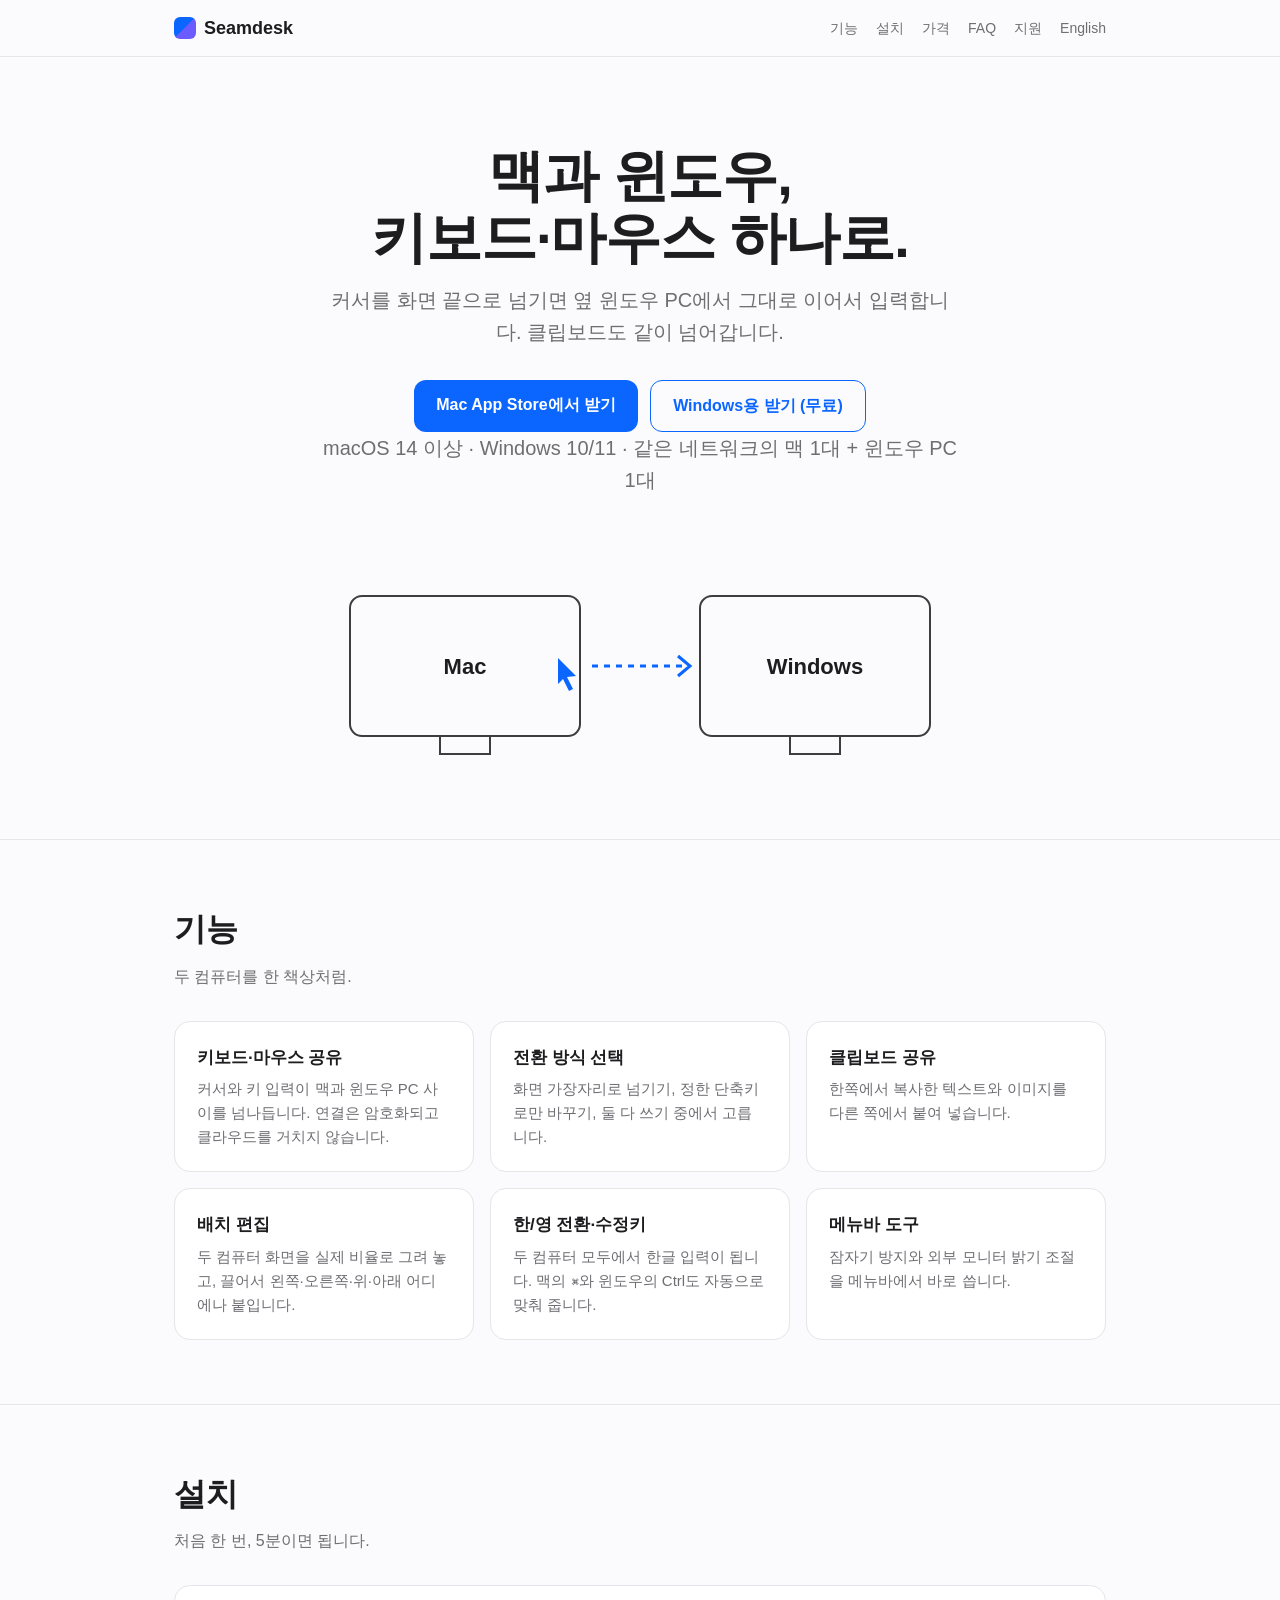
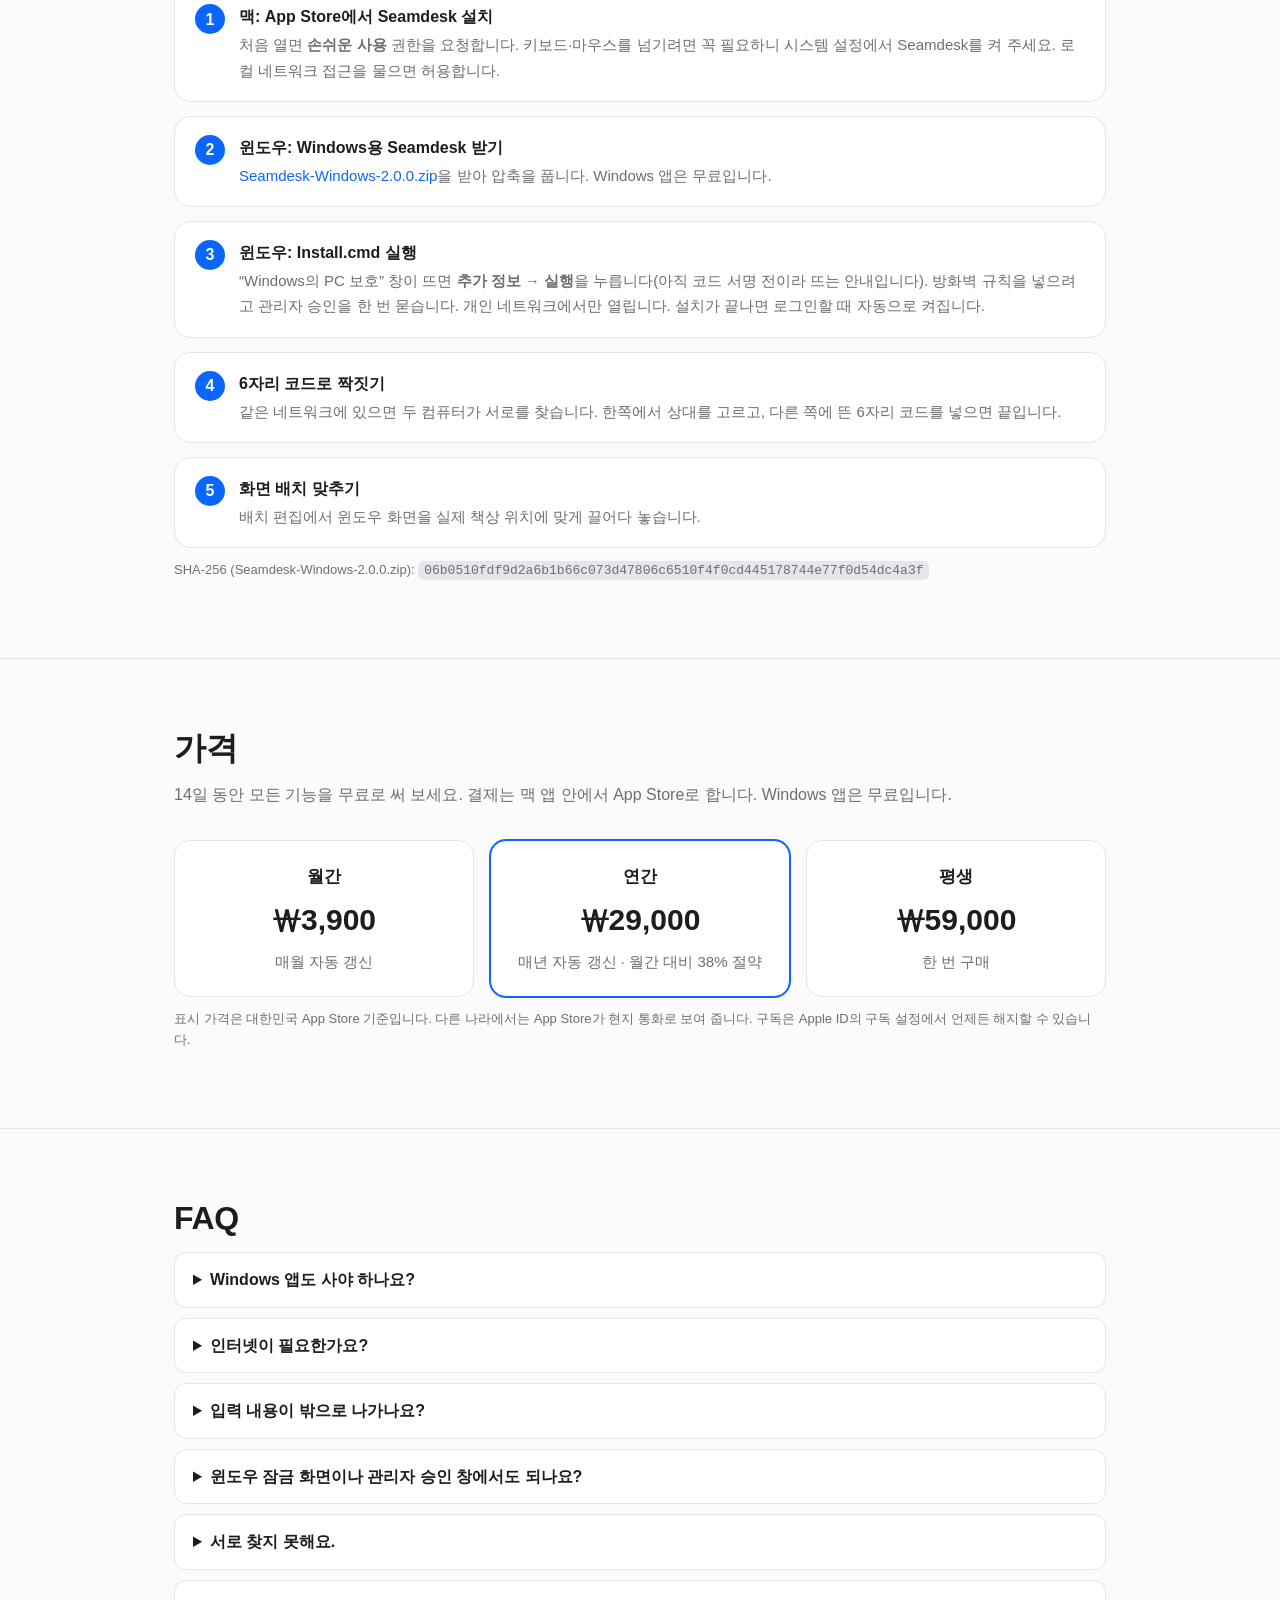
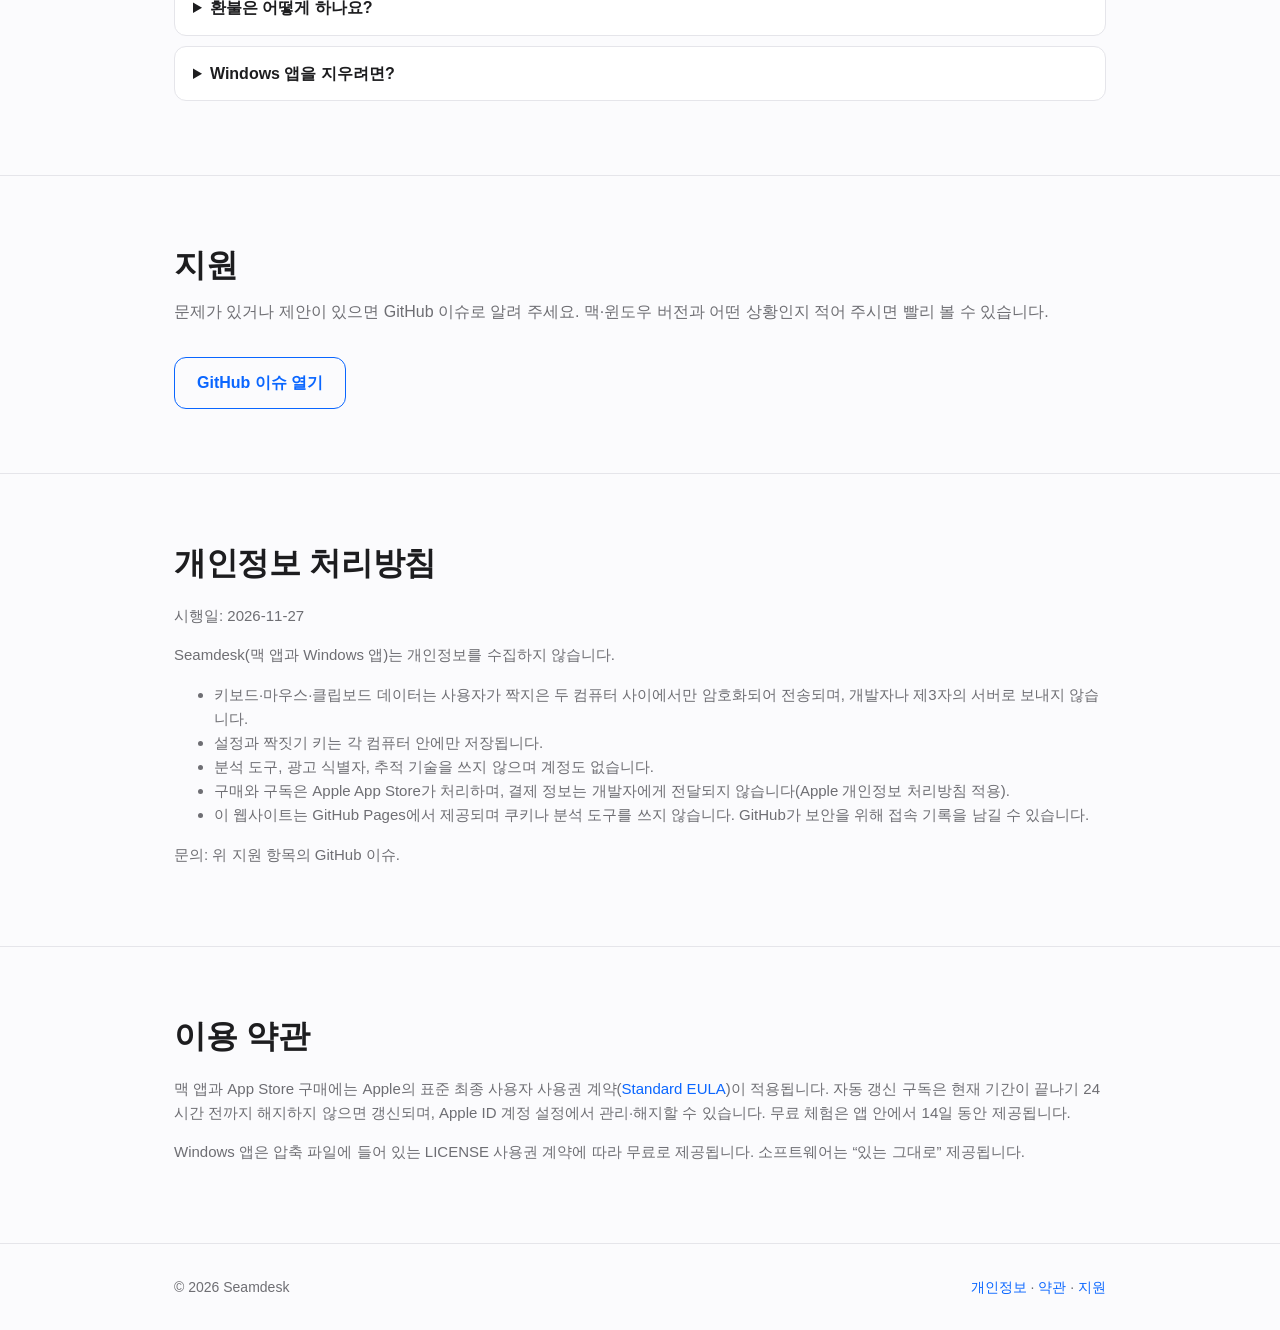
==== ko/index.html @ e49db79f "Rebuild site for App Store release: ko/en, Windows download, setup, FAQ, privacy Co-Authored-By: Cla" ====
<!doctype html><html lang="ko"><head><meta charset="utf-8"><meta name="viewport" content="width=device-width,initial-scale=1">
<title>Seamdesk — 맥과 윈도우를 키보드·마우스 하나로</title>
<meta name="description" content="맥과 윈도우 PC를 키보드·마우스 하나로 씁니다. 커서를 화면 끝으로 넘기면 옆 컴퓨터에서 이어서 입력합니다. 클라우드 없이 암호화 연결.">
<link rel="alternate" hreflang="en" href="https://junebeomseo-beep.github.io/seamdesk/"><link rel="alternate" hreflang="ko" href="https://junebeomseo-beep.github.io/seamdesk/ko/">
<meta property="og:title" content="Seamdesk"><meta property="og:description" content="맥·윈도우 키보드 마우스 공유">
<link rel="stylesheet" href="../style.css"></head><body>
<header><div class="wrap"><a class="logo" href="#top"><i></i>Seamdesk</a><nav>
<a href="#features">기능</a><a href="#setup">설치</a><a href="#pricing">가격</a><a href="#faq">FAQ</a><a href="#support">지원</a><a href="../" hreflang="en">English</a></nav></div></header>
<main id="top">
<div class="hero wrap"><h1>맥과 윈도우,<br>키보드·마우스 하나로.</h1>
<p>커서를 화면 끝으로 넘기면 옆 윈도우 PC에서 그대로 이어서 입력합니다. 클립보드도 같이 넘어갑니다.</p>
<div class="btns"><a class="btn" href="https://apps.apple.com/app/id6839476326">Mac App Store에서 받기</a><a class="btn ghost" href="https://github.com/junebeomseo-beep/seamdesk/releases/download/v2.0.0/Seamdesk-Windows-2.0.0.zip">Windows용 받기 (무료)</a></div>
<p class="note">macOS 14 이상 · Windows 10/11 · 같은 네트워크의 맥 1대 + 윈도우 PC 1대</p>
<svg class="diagram" viewBox="0 0 620 200" role="img" aria-label="Mac and Windows PC sharing one keyboard and mouse"><g fill="none" stroke="currentColor" stroke-width="2" opacity=".85"><rect x="20" y="20" width="230" height="140" rx="12"/><rect x="370" y="20" width="230" height="140" rx="12"/><path d="M110 160v18h50v-18M460 160v18h50v-18"/></g><text x="135" y="98" text-anchor="middle" font-size="22" font-weight="700" fill="currentColor">Mac</text><text x="485" y="98" text-anchor="middle" font-size="22" font-weight="700" fill="currentColor">Windows</text><path d="M262 90h96" stroke="#0a66ff" stroke-width="3" stroke-dasharray="6 6"/><path d="M348 80l12 10-12 10" fill="none" stroke="#0a66ff" stroke-width="3"/><path d="M228 108l0-26 18 18-9 1 6 12-4 2-6-12z" fill="#0a66ff"/></svg></div>
<section id="features"><div class="wrap"><h2>기능</h2><p class="lead">두 컴퓨터를 한 책상처럼.</p><div class="grid">
<div class="card"><h3>키보드·마우스 공유</h3><p>커서와 키 입력이 맥과 윈도우 PC 사이를 넘나듭니다. 연결은 암호화되고 클라우드를 거치지 않습니다.</p></div>
<div class="card"><h3>전환 방식 선택</h3><p>화면 가장자리로 넘기기, 정한 단축키로만 바꾸기, 둘 다 쓰기 중에서 고릅니다.</p></div>
<div class="card"><h3>클립보드 공유</h3><p>한쪽에서 복사한 텍스트와 이미지를 다른 쪽에서 붙여 넣습니다.</p></div>
<div class="card"><h3>배치 편집</h3><p>두 컴퓨터 화면을 실제 비율로 그려 놓고, 끌어서 왼쪽·오른쪽·위·아래 어디에나 붙입니다.</p></div>
<div class="card"><h3>한/영 전환·수정키</h3><p>두 컴퓨터 모두에서 한글 입력이 됩니다. 맥의 ⌘와 윈도우의 Ctrl도 자동으로 맞춰 줍니다.</p></div>
<div class="card"><h3>메뉴바 도구</h3><p>잠자기 방지와 외부 모니터 밝기 조절을 메뉴바에서 바로 씁니다.</p></div>
</div></div></section>
<section id="setup"><div class="wrap"><h2>설치</h2><p class="lead">처음 한 번, 5분이면 됩니다.</p><ol class="steps">
<li><b>맥: App Store에서 Seamdesk 설치</b><span>처음 열면 <b style="display:inline">손쉬운 사용</b> 권한을 요청합니다. 키보드·마우스를 넘기려면 꼭 필요하니 시스템 설정에서 Seamdesk를 켜 주세요. 로컬 네트워크 접근을 물으면 허용합니다.</span></li>
<li><b>윈도우: Windows용 Seamdesk 받기</b><span><a href="https://github.com/junebeomseo-beep/seamdesk/releases/download/v2.0.0/Seamdesk-Windows-2.0.0.zip">Seamdesk-Windows-2.0.0.zip</a>을 받아 압축을 풉니다. Windows 앱은 무료입니다.</span></li>
<li><b>윈도우: Install.cmd 실행</b><span>“Windows의 PC 보호” 창이 뜨면 <b style="display:inline">추가 정보 → 실행</b>을 누릅니다(아직 코드 서명 전이라 뜨는 안내입니다). 방화벽 규칙을 넣으려고 관리자 승인을 한 번 묻습니다. 개인 네트워크에서만 열립니다. 설치가 끝나면 로그인할 때 자동으로 켜집니다.</span></li>
<li><b>6자리 코드로 짝짓기</b><span>같은 네트워크에 있으면 두 컴퓨터가 서로를 찾습니다. 한쪽에서 상대를 고르고, 다른 쪽에 뜬 6자리 코드를 넣으면 끝입니다.</span></li>
<li><b>화면 배치 맞추기</b><span>배치 편집에서 윈도우 화면을 실제 책상 위치에 맞게 끌어다 놓습니다.</span></li>
</ol><p class="note">SHA-256 (Seamdesk-Windows-2.0.0.zip): <code>06b0510fdf9d2a6b1b66c073d47806c6510f4f0cd445178744e77f0d54dc4a3f</code></p></div></section>
<section id="pricing"><div class="wrap"><h2>가격</h2><p class="lead">14일 동안 모든 기능을 무료로 써 보세요. 결제는 맥 앱 안에서 App Store로 합니다. Windows 앱은 무료입니다.</p><div class="grid">
<div class="card price"><h3>월간</h3><div class="amt">₩3,900</div><p>매월 자동 갱신</p></div>
<div class="card price best"><h3>연간</h3><div class="amt">₩29,000</div><p>매년 자동 갱신 · 월간 대비 38% 절약</p></div>
<div class="card price"><h3>평생</h3><div class="amt">₩59,000</div><p>한 번 구매</p></div>
</div><p class="note">표시 가격은 대한민국 App Store 기준입니다. 다른 나라에서는 App Store가 현지 통화로 보여 줍니다. 구독은 Apple ID의 구독 설정에서 언제든 해지할 수 있습니다.</p></div></section>
<section id="faq"><div class="wrap"><h2>FAQ</h2>
<details><summary>Windows 앱도 사야 하나요?</summary><p>아니요. Windows 앱은 무료이고, 이용권은 맥 앱 하나로 관리합니다.</p></details>
<details><summary>인터넷이 필요한가요?</summary><p>아니요. 두 컴퓨터가 같은 로컬 네트워크(공유기)에 있으면 됩니다. 연결은 TCP 24810, UDP 24811 포트를 씁니다.</p></details>
<details><summary>입력 내용이 밖으로 나가나요?</summary><p>아니요. 키보드·마우스·클립보드 내용은 짝지은 두 컴퓨터 사이에서만 암호화되어 오갑니다. 서버도, 계정도, 분석 도구도 없습니다.</p></details>
<details><summary>윈도우 잠금 화면이나 관리자 승인 창에서도 되나요?</summary><p>아니요. Windows 보안 정책상 로그인한 뒤의 화면에서만 입력을 넣을 수 있습니다. 잠금 화면과 관리자 승인 창은 PC의 키보드로 눌러 주세요.</p></details>
<details><summary>서로 찾지 못해요.</summary><p>두 컴퓨터가 같은 네트워크에 있는지, 윈도우 네트워크가 “개인”으로 되어 있는지, 설치 때 방화벽 승인을 했는지 확인하세요. 회사·게스트 와이파이는 기기 간 통신을 막기도 합니다.</p></details>
<details><summary>환불은 어떻게 하나요?</summary><p>App Store 구매의 환불은 Apple이 처리합니다. <a href="https://reportaproblem.apple.com">reportaproblem.apple.com</a>에서 요청하세요.</p></details>
<details><summary>Windows 앱을 지우려면?</summary><p>받은 폴더의 Uninstall.cmd를 실행하면 앱, 자동 시작, 방화벽 규칙을 지웁니다.</p></details>
</div></section>
<section id="support"><div class="wrap"><h2>지원</h2><p class="lead">문제가 있거나 제안이 있으면 GitHub 이슈로 알려 주세요. 맥·윈도우 버전과 어떤 상황인지 적어 주시면 빨리 볼 수 있습니다.</p>
<a class="btn ghost" href="https://github.com/junebeomseo-beep/seamdesk/issues">GitHub 이슈 열기</a></div></section>
<section id="privacy" class="legal"><div class="wrap"><h2>개인정보 처리방침</h2><p>시행일: 2026-11-27</p>
<p>Seamdesk(맥 앱과 Windows 앱)는 개인정보를 수집하지 않습니다.</p><ul>
<li>키보드·마우스·클립보드 데이터는 사용자가 짝지은 두 컴퓨터 사이에서만 암호화되어 전송되며, 개발자나 제3자의 서버로 보내지 않습니다.</li>
<li>설정과 짝짓기 키는 각 컴퓨터 안에만 저장됩니다.</li>
<li>분석 도구, 광고 식별자, 추적 기술을 쓰지 않으며 계정도 없습니다.</li>
<li>구매와 구독은 Apple App Store가 처리하며, 결제 정보는 개발자에게 전달되지 않습니다(Apple 개인정보 처리방침 적용).</li>
<li>이 웹사이트는 GitHub Pages에서 제공되며 쿠키나 분석 도구를 쓰지 않습니다. GitHub가 보안을 위해 접속 기록을 남길 수 있습니다.</li></ul>
<p>문의: 위 지원 항목의 GitHub 이슈.</p></div></section>
<section id="terms" class="legal"><div class="wrap"><h2>이용 약관</h2>
<p>맥 앱과 App Store 구매에는 Apple의 표준 최종 사용자 사용권 계약(<a href="https://www.apple.com/legal/internet-services/itunes/dev/stdeula/">Standard EULA</a>)이 적용됩니다. 자동 갱신 구독은 현재 기간이 끝나기 24시간 전까지 해지하지 않으면 갱신되며, Apple ID 계정 설정에서 관리·해지할 수 있습니다. 무료 체험은 앱 안에서 14일 동안 제공됩니다.</p>
<p>Windows 앱은 압축 파일에 들어 있는 LICENSE 사용권 계약에 따라 무료로 제공됩니다. 소프트웨어는 “있는 그대로” 제공됩니다.</p></div></section>
</main><footer><div class="wrap"><span>© 2026 Seamdesk</span><span><a href="#privacy">개인정보</a> · <a href="#terms">약관</a> · <a href="#support">지원</a></span></div></footer>
</body></html>
---- style.css ----
:root{--bg:#fbfbfd;--fg:#1d1d1f;--mut:#6e6e73;--line:#e5e5ea;--acc:#0a66ff;--card:#fff}
@media (prefers-color-scheme:dark){:root{--bg:#0f0f11;--fg:#f5f5f7;--mut:#a1a1a6;--line:#2c2c30;--acc:#4d8dff;--card:#18181b}}
*{box-sizing:border-box}html{scroll-behavior:smooth}
body{margin:0;font:16px/1.6 -apple-system,BlinkMacSystemFont,"Apple SD Gothic Neo","Segoe UI",Roboto,sans-serif;background:var(--bg);color:var(--fg)}
a{color:var(--acc);text-decoration:none}a:hover{text-decoration:underline}
.wrap{max-width:980px;margin:0 auto;padding:0 24px}
header{position:sticky;top:0;background:color-mix(in srgb,var(--bg) 85%,transparent);backdrop-filter:blur(12px);border-bottom:1px solid var(--line);z-index:9}
header .wrap{display:flex;align-items:center;gap:20px;height:56px}
.logo{font-weight:700;font-size:18px;color:var(--fg);display:flex;align-items:center;gap:8px}
.logo i{display:inline-block;width:22px;height:22px;border-radius:6px;background:linear-gradient(135deg,#0a66ff 50%,#6b5cff 50%)}
nav{display:flex;gap:18px;margin-left:auto;font-size:14px}nav a{color:var(--mut)}
.hero{text-align:center;padding:88px 0 56px}
.hero h1{font-size:clamp(34px,6vw,56px);line-height:1.1;margin:0 0 16px;letter-spacing:-.02em}
.hero p{font-size:20px;color:var(--mut);max-width:640px;margin:0 auto 32px}
.btns{display:flex;gap:12px;justify-content:center;flex-wrap:wrap}
.btn{display:inline-block;padding:12px 22px;border-radius:12px;background:var(--acc);color:#fff;font-weight:600}
.btn.ghost{background:transparent;color:var(--acc);border:1px solid var(--acc)}.btn:hover{text-decoration:none;opacity:.9}
.note{font-size:13px;color:var(--mut);margin-top:12px}
.diagram{margin:48px auto 0;max-width:620px}
section{padding:64px 0;border-top:1px solid var(--line)}
h2{font-size:32px;margin:0 0 8px;letter-spacing:-.01em}.lead{color:var(--mut);margin:0 0 32px}
.grid{display:grid;grid-template-columns:repeat(auto-fit,minmax(260px,1fr));gap:16px}
.card{background:var(--card);border:1px solid var(--line);border-radius:16px;padding:22px}
.card h3{margin:0 0 6px;font-size:17px}.card p{margin:0;color:var(--mut);font-size:15px}
ol.steps{counter-reset:s;list-style:none;padding:0;margin:0;display:grid;gap:14px}
ol.steps li{counter-increment:s;background:var(--card);border:1px solid var(--line);border-radius:16px;padding:18px 20px 18px 64px;position:relative}
ol.steps li:before{content:counter(s);position:absolute;left:20px;top:18px;width:30px;height:30px;border-radius:50%;background:var(--acc);color:#fff;font-weight:700;display:flex;align-items:center;justify-content:center}
ol.steps b{display:block;margin-bottom:2px}ol.steps span{color:var(--mut);font-size:15px}
.price{text-align:center}.price .amt{font-size:30px;font-weight:700;margin:6px 0}.price.best{border-color:var(--acc);box-shadow:0 0 0 1px var(--acc)}
details{background:var(--card);border:1px solid var(--line);border-radius:12px;padding:14px 18px;margin-bottom:10px}
summary{cursor:pointer;font-weight:600}details p{color:var(--mut);margin:10px 0 0}
.legal p,.legal li{color:var(--mut);font-size:15px}.legal h3{margin:24px 0 6px;font-size:17px}
code{font:13px ui-monospace,SFMono-Regular,Menlo,monospace;background:var(--line);padding:2px 6px;border-radius:6px;word-break:break-all}
footer{border-top:1px solid var(--line);padding:32px 0;color:var(--mut);font-size:14px}
footer .wrap{display:flex;gap:16px;flex-wrap:wrap;justify-content:space-between}
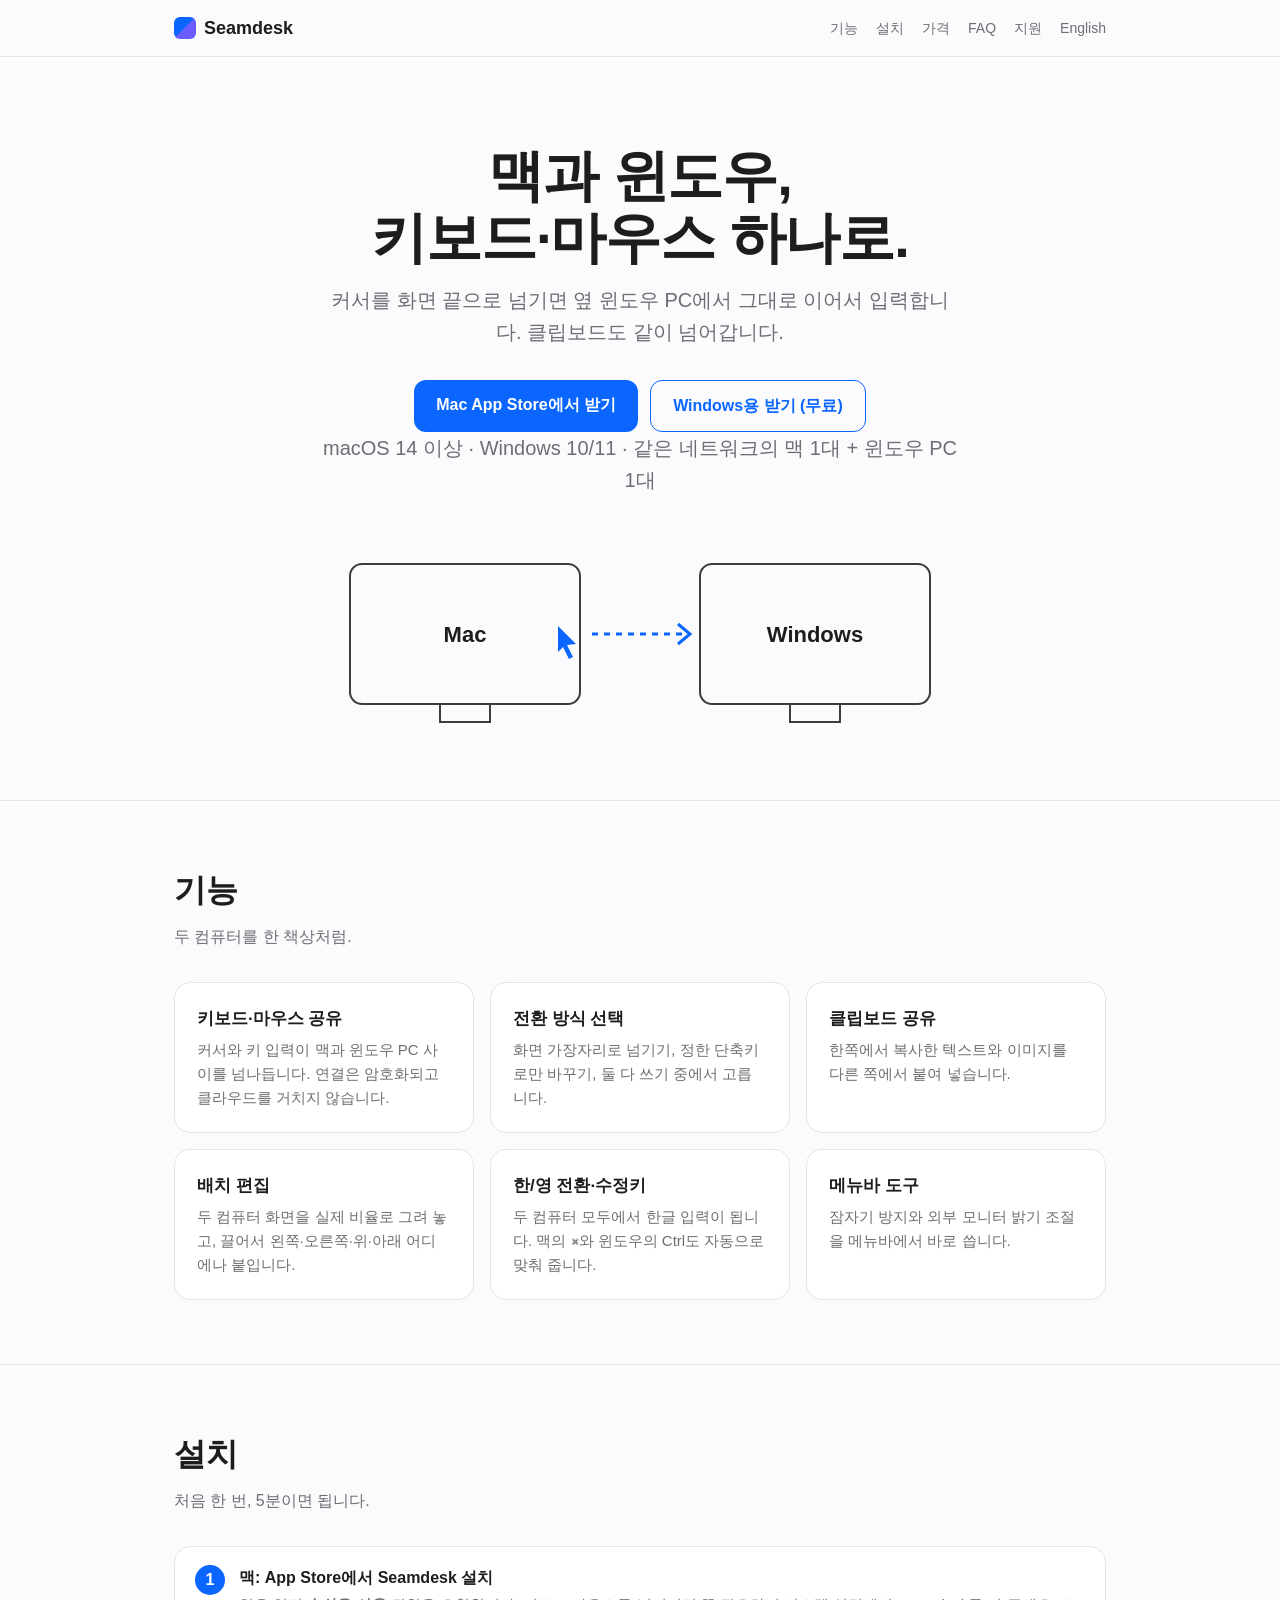
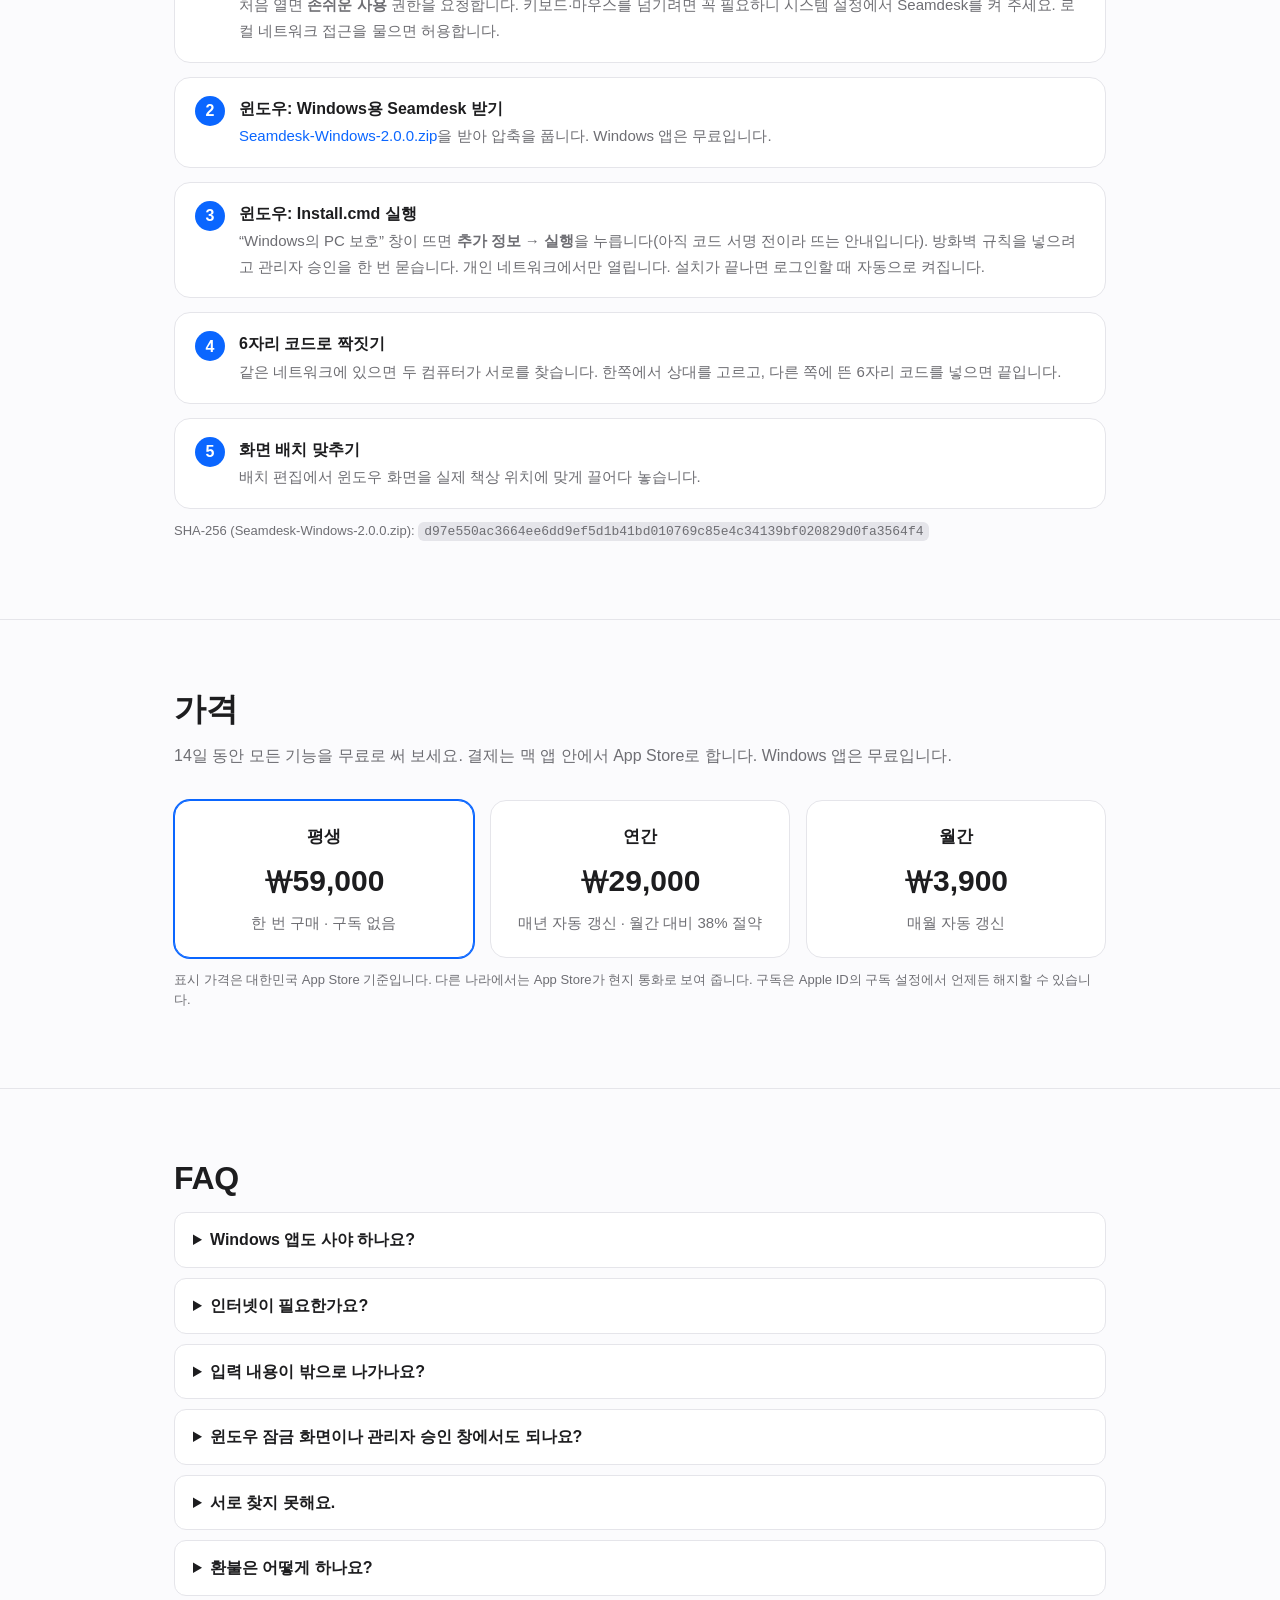
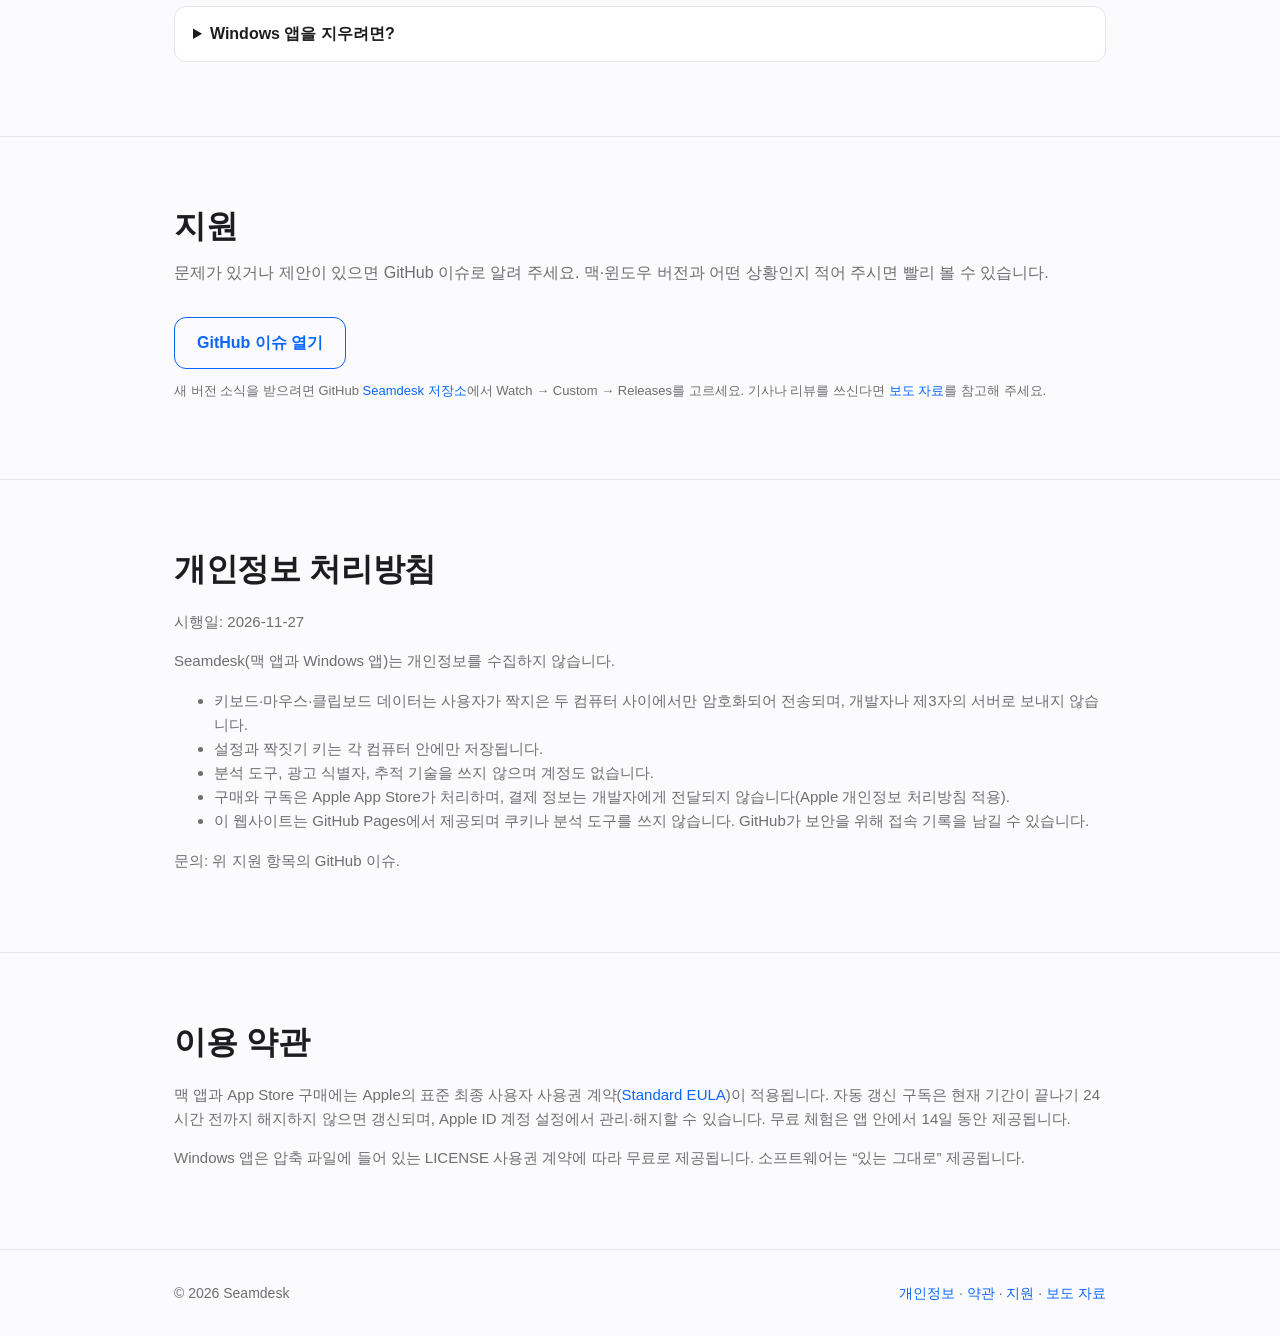
==== commit da90823e: "Add press kit, og images, lifetime-first pricing, new Windows zip hash Co-Authored-By: Claude Opus 5" ====
--- a/ko/index.html
+++ b/ko/index.html
@@ -2,7 +2,7 @@
 <title>Seamdesk — 맥과 윈도우를 키보드·마우스 하나로</title>
 <meta name="description" content="맥과 윈도우 PC를 키보드·마우스 하나로 씁니다. 커서를 화면 끝으로 넘기면 옆 컴퓨터에서 이어서 입력합니다. 클라우드 없이 암호화 연결.">
 <link rel="alternate" hreflang="en" href="https://junebeomseo-beep.github.io/seamdesk/"><link rel="alternate" hreflang="ko" href="https://junebeomseo-beep.github.io/seamdesk/ko/">
-<meta property="og:title" content="Seamdesk"><meta property="og:description" content="맥·윈도우 키보드 마우스 공유">
+<meta property="og:title" content="Seamdesk"><meta property="og:description" content="맥·윈도우 키보드 마우스 공유"><meta property="og:image" content="https://junebeomseo-beep.github.io/seamdesk/assets/og-ko.jpg"><meta property="og:url" content="https://junebeomseo-beep.github.io/seamdesk/ko/"><meta name="twitter:card" content="summary_large_image">
 <link rel="stylesheet" href="../style.css"></head><body>
 <header><div class="wrap"><a class="logo" href="#top"><i></i>Seamdesk</a><nav>
 <a href="#features">기능</a><a href="#setup">설치</a><a href="#pricing">가격</a><a href="#faq">FAQ</a><a href="#support">지원</a><a href="../" hreflang="en">English</a></nav></div></header>
@@ -26,11 +26,11 @@
 <li><b>윈도우: Install.cmd 실행</b><span>“Windows의 PC 보호” 창이 뜨면 <b style="display:inline">추가 정보 → 실행</b>을 누릅니다(아직 코드 서명 전이라 뜨는 안내입니다). 방화벽 규칙을 넣으려고 관리자 승인을 한 번 묻습니다. 개인 네트워크에서만 열립니다. 설치가 끝나면 로그인할 때 자동으로 켜집니다.</span></li>
 <li><b>6자리 코드로 짝짓기</b><span>같은 네트워크에 있으면 두 컴퓨터가 서로를 찾습니다. 한쪽에서 상대를 고르고, 다른 쪽에 뜬 6자리 코드를 넣으면 끝입니다.</span></li>
 <li><b>화면 배치 맞추기</b><span>배치 편집에서 윈도우 화면을 실제 책상 위치에 맞게 끌어다 놓습니다.</span></li>
-</ol><p class="note">SHA-256 (Seamdesk-Windows-2.0.0.zip): <code>06b0510fdf9d2a6b1b66c073d47806c6510f4f0cd445178744e77f0d54dc4a3f</code></p></div></section>
+</ol><p class="note">SHA-256 (Seamdesk-Windows-2.0.0.zip): <code>d97e550ac3664ee6dd9ef5d1b41bd010769c85e4c34139bf020829d0fa3564f4</code></p></div></section>
 <section id="pricing"><div class="wrap"><h2>가격</h2><p class="lead">14일 동안 모든 기능을 무료로 써 보세요. 결제는 맥 앱 안에서 App Store로 합니다. Windows 앱은 무료입니다.</p><div class="grid">
+<div class="card price best"><h3>평생</h3><div class="amt">₩59,000</div><p>한 번 구매 · 구독 없음</p></div>
+<div class="card price"><h3>연간</h3><div class="amt">₩29,000</div><p>매년 자동 갱신 · 월간 대비 38% 절약</p></div>
 <div class="card price"><h3>월간</h3><div class="amt">₩3,900</div><p>매월 자동 갱신</p></div>
-<div class="card price best"><h3>연간</h3><div class="amt">₩29,000</div><p>매년 자동 갱신 · 월간 대비 38% 절약</p></div>
-<div class="card price"><h3>평생</h3><div class="amt">₩59,000</div><p>한 번 구매</p></div>
 </div><p class="note">표시 가격은 대한민국 App Store 기준입니다. 다른 나라에서는 App Store가 현지 통화로 보여 줍니다. 구독은 Apple ID의 구독 설정에서 언제든 해지할 수 있습니다.</p></div></section>
 <section id="faq"><div class="wrap"><h2>FAQ</h2>
 <details><summary>Windows 앱도 사야 하나요?</summary><p>아니요. Windows 앱은 무료이고, 이용권은 맥 앱 하나로 관리합니다.</p></details>
@@ -42,7 +42,8 @@
 <details><summary>Windows 앱을 지우려면?</summary><p>받은 폴더의 Uninstall.cmd를 실행하면 앱, 자동 시작, 방화벽 규칙을 지웁니다.</p></details>
 </div></section>
 <section id="support"><div class="wrap"><h2>지원</h2><p class="lead">문제가 있거나 제안이 있으면 GitHub 이슈로 알려 주세요. 맥·윈도우 버전과 어떤 상황인지 적어 주시면 빨리 볼 수 있습니다.</p>
-<a class="btn ghost" href="https://github.com/junebeomseo-beep/seamdesk/issues">GitHub 이슈 열기</a></div></section>
+<a class="btn ghost" href="https://github.com/junebeomseo-beep/seamdesk/issues">GitHub 이슈 열기</a>
+<p class="note">새 버전 소식을 받으려면 GitHub <a href="https://github.com/junebeomseo-beep/seamdesk">Seamdesk 저장소</a>에서 Watch → Custom → Releases를 고르세요. 기사나 리뷰를 쓰신다면 <a href="../press/">보도 자료</a>를 참고해 주세요.</p></div></section>
 <section id="privacy" class="legal"><div class="wrap"><h2>개인정보 처리방침</h2><p>시행일: 2026-11-27</p>
 <p>Seamdesk(맥 앱과 Windows 앱)는 개인정보를 수집하지 않습니다.</p><ul>
 <li>키보드·마우스·클립보드 데이터는 사용자가 짝지은 두 컴퓨터 사이에서만 암호화되어 전송되며, 개발자나 제3자의 서버로 보내지 않습니다.</li>
@@ -54,5 +55,5 @@
 <section id="terms" class="legal"><div class="wrap"><h2>이용 약관</h2>
 <p>맥 앱과 App Store 구매에는 Apple의 표준 최종 사용자 사용권 계약(<a href="https://www.apple.com/legal/internet-services/itunes/dev/stdeula/">Standard EULA</a>)이 적용됩니다. 자동 갱신 구독은 현재 기간이 끝나기 24시간 전까지 해지하지 않으면 갱신되며, Apple ID 계정 설정에서 관리·해지할 수 있습니다. 무료 체험은 앱 안에서 14일 동안 제공됩니다.</p>
 <p>Windows 앱은 압축 파일에 들어 있는 LICENSE 사용권 계약에 따라 무료로 제공됩니다. 소프트웨어는 “있는 그대로” 제공됩니다.</p></div></section>
-</main><footer><div class="wrap"><span>© 2026 Seamdesk</span><span><a href="#privacy">개인정보</a> · <a href="#terms">약관</a> · <a href="#support">지원</a></span></div></footer>
+</main><footer><div class="wrap"><span>© 2026 Seamdesk</span><span><a href="#privacy">개인정보</a> · <a href="#terms">약관</a> · <a href="#support">지원</a> · <a href="../press/">보도 자료</a></span></div></footer>
 </body></html>
--- a/style.css
+++ b/style.css
@@ -9,14 +9,16 @@
 .logo{font-weight:700;font-size:18px;color:var(--fg);display:flex;align-items:center;gap:8px}
 .logo i{display:inline-block;width:22px;height:22px;border-radius:6px;background:linear-gradient(135deg,#0a66ff 50%,#6b5cff 50%)}
 nav{display:flex;gap:18px;margin-left:auto;font-size:14px}nav a{color:var(--mut)}
-.hero{text-align:center;padding:88px 0 56px}
+.hero{text-align:center;padding:88px 24px 56px}
 .hero h1{font-size:clamp(34px,6vw,56px);line-height:1.1;margin:0 0 16px;letter-spacing:-.02em}
 .hero p{font-size:20px;color:var(--mut);max-width:640px;margin:0 auto 32px}
 .btns{display:flex;gap:12px;justify-content:center;flex-wrap:wrap}
 .btn{display:inline-block;padding:12px 22px;border-radius:12px;background:var(--acc);color:#fff;font-weight:600}
 .btn.ghost{background:transparent;color:var(--acc);border:1px solid var(--acc)}.btn:hover{text-decoration:none;opacity:.9}
 .note{font-size:13px;color:var(--mut);margin-top:12px}
-.diagram{margin:48px auto 0;max-width:620px}
+.diagram{display:block;width:100%;margin:48px auto 0;max-width:620px}
+@media (max-width:720px){nav a:not([hreflang]){display:none}.hero{padding:56px 24px 40px}.hero p{font-size:17px}}
+body{overflow-x:hidden}
 section{padding:64px 0;border-top:1px solid var(--line)}
 h2{font-size:32px;margin:0 0 8px;letter-spacing:-.01em}.lead{color:var(--mut);margin:0 0 32px}
 .grid{display:grid;grid-template-columns:repeat(auto-fit,minmax(260px,1fr));gap:16px}
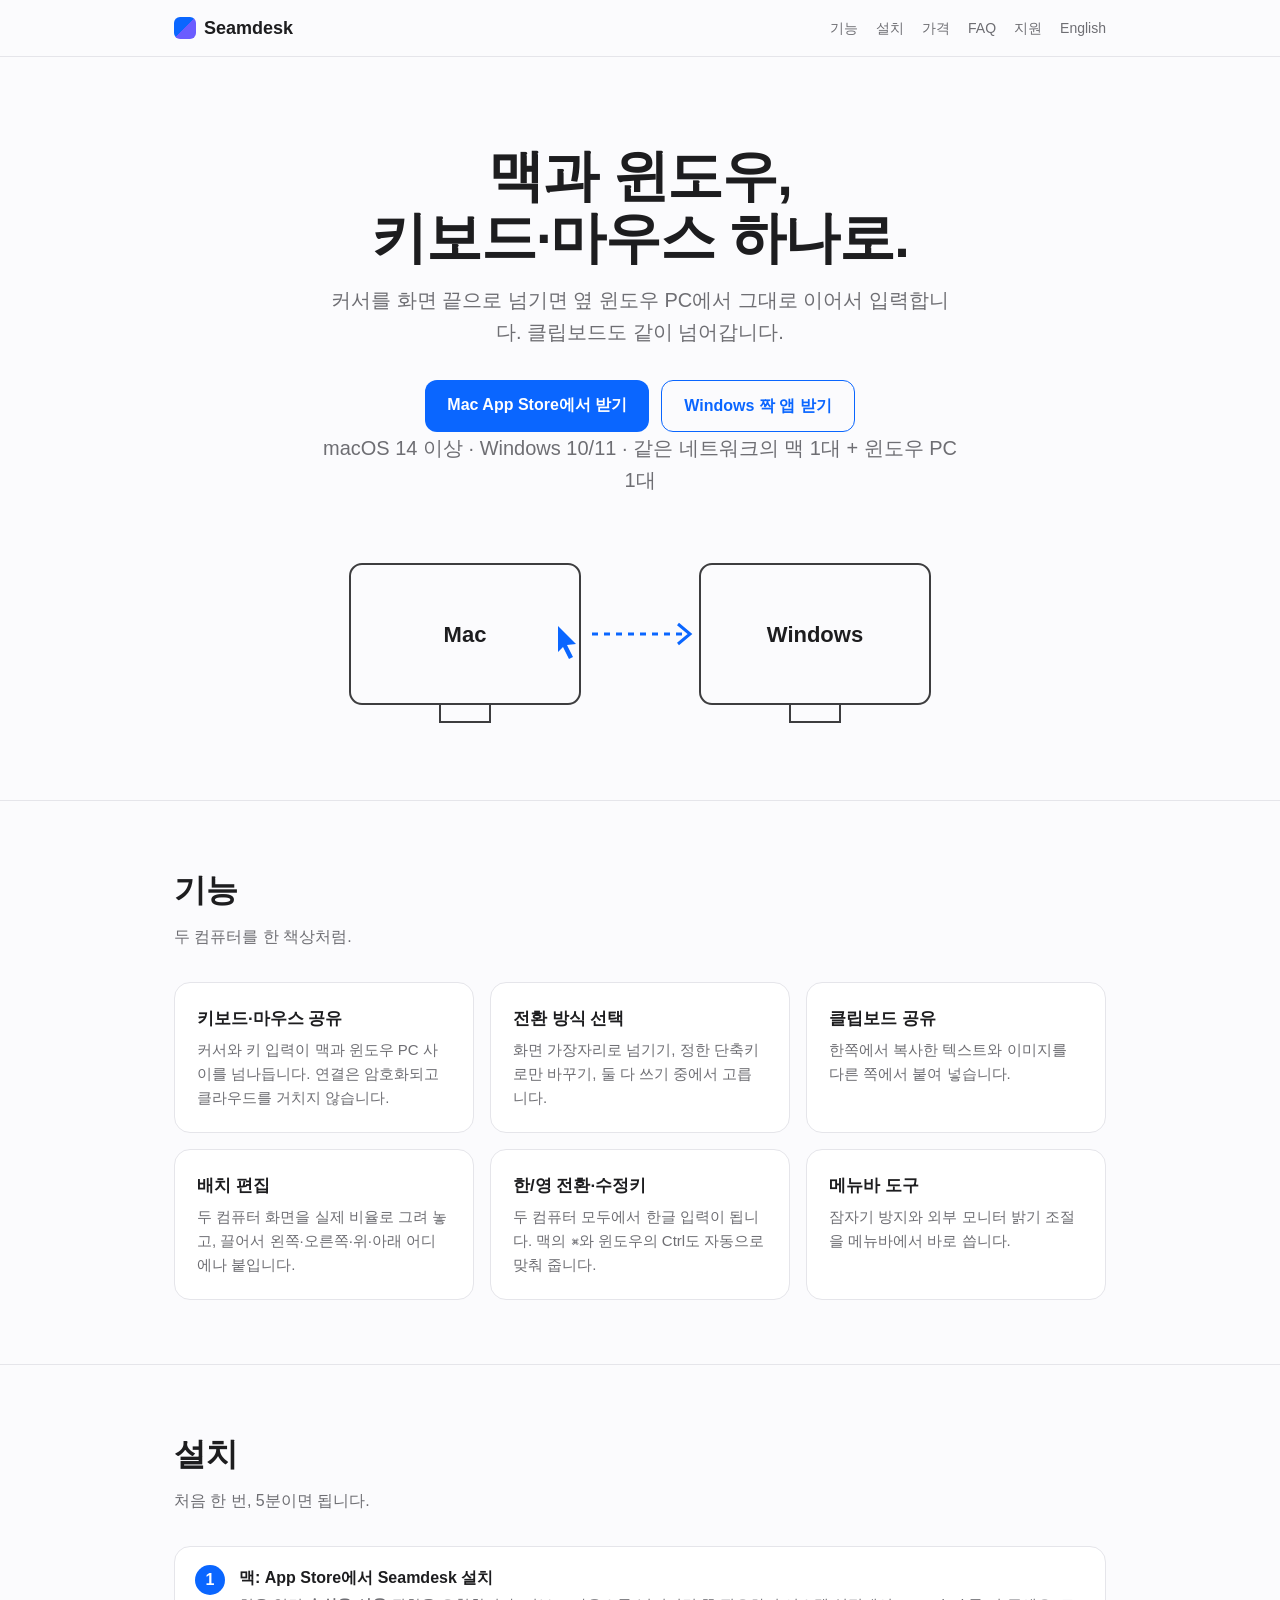
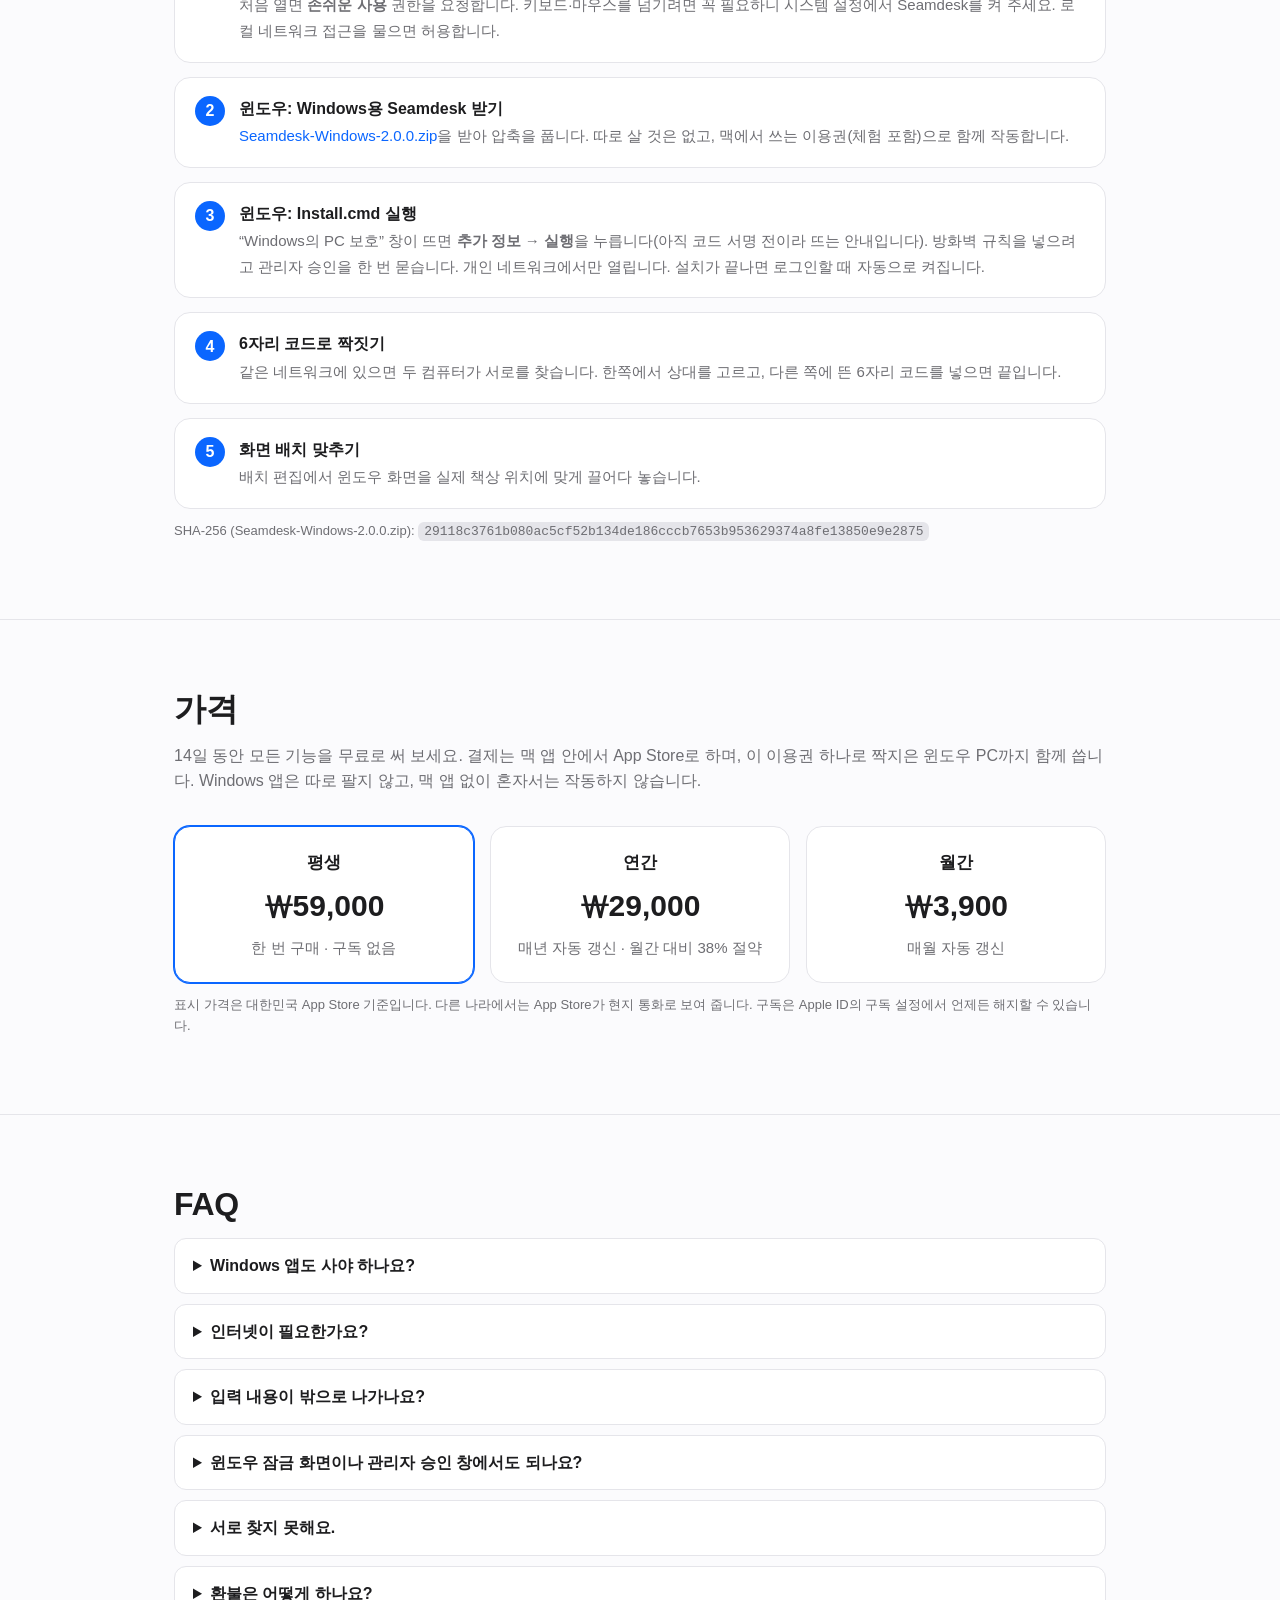
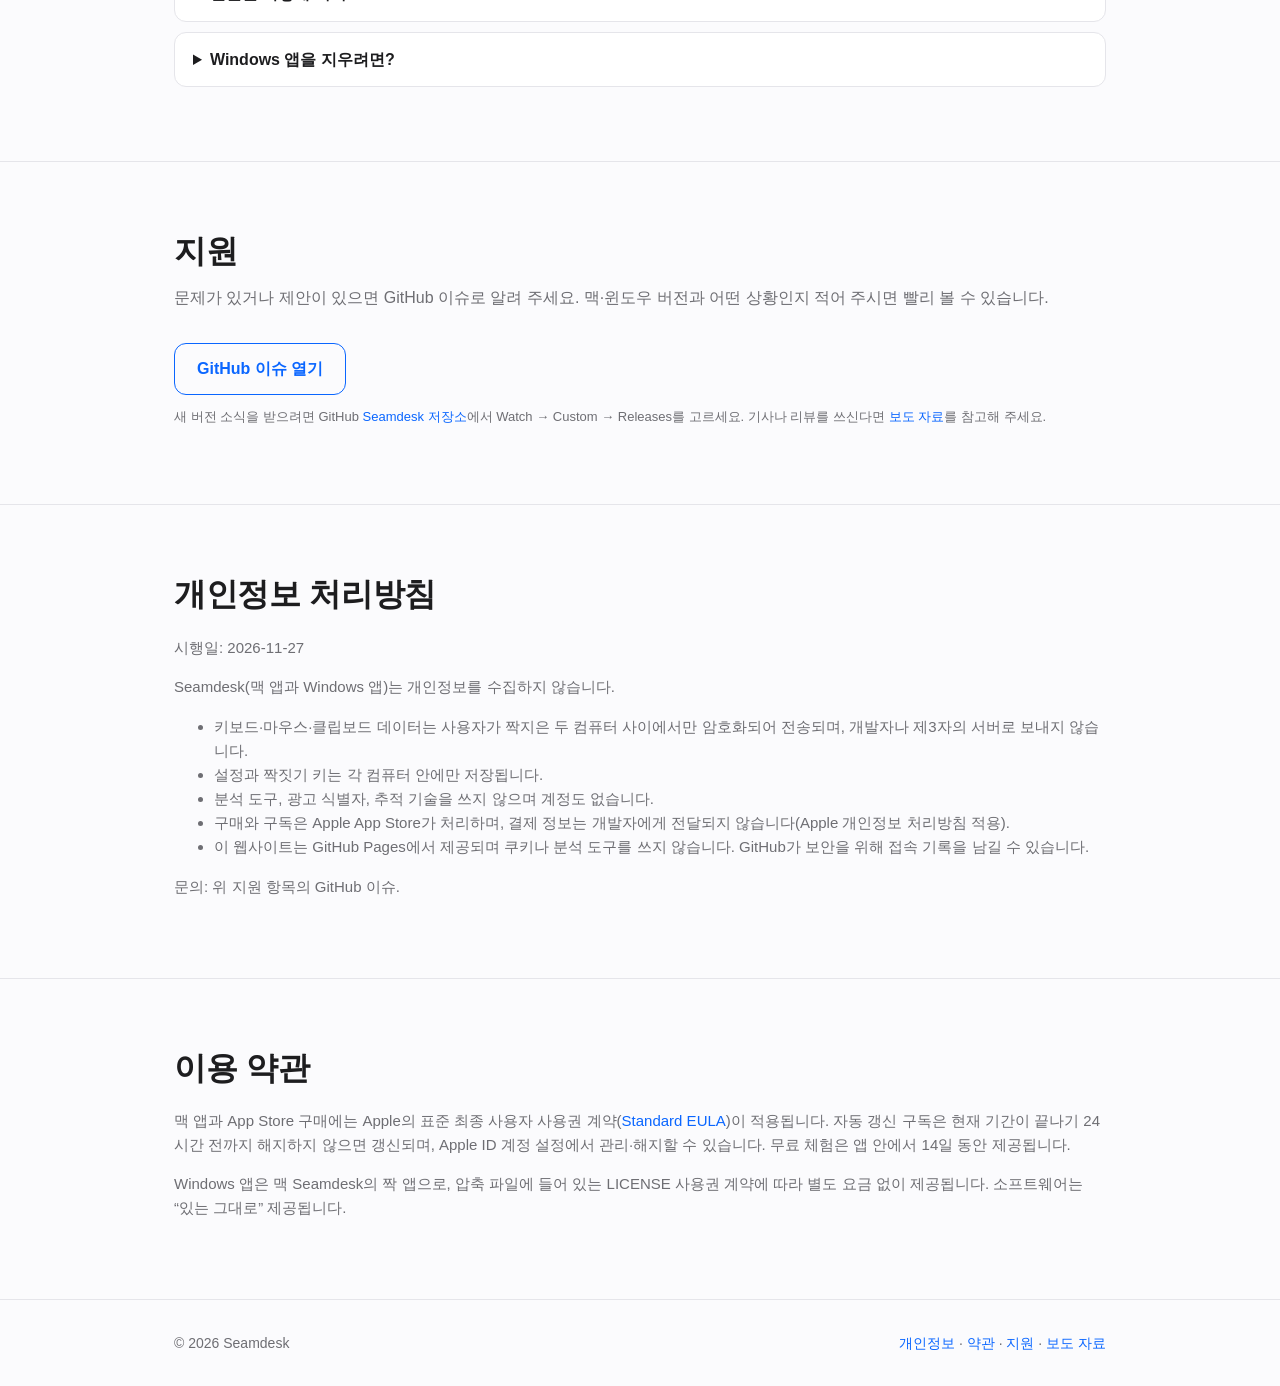
==== commit 75c02289: "Windows app: companion covered by the Mac purchase, not "free"; new zip hash Co-Authored-By: Claude " ====
--- a/ko/index.html
+++ b/ko/index.html
@@ -9,7 +9,7 @@
 <main id="top">
 <div class="hero wrap"><h1>맥과 윈도우,<br>키보드·마우스 하나로.</h1>
 <p>커서를 화면 끝으로 넘기면 옆 윈도우 PC에서 그대로 이어서 입력합니다. 클립보드도 같이 넘어갑니다.</p>
-<div class="btns"><a class="btn" href="https://apps.apple.com/app/id6839476326">Mac App Store에서 받기</a><a class="btn ghost" href="https://github.com/junebeomseo-beep/seamdesk/releases/download/v2.0.0/Seamdesk-Windows-2.0.0.zip">Windows용 받기 (무료)</a></div>
+<div class="btns"><a class="btn" href="https://apps.apple.com/app/id6839476326">Mac App Store에서 받기</a><a class="btn ghost" href="https://github.com/junebeomseo-beep/seamdesk/releases/download/v2.0.0/Seamdesk-Windows-2.0.0.zip">Windows 짝 앱 받기</a></div>
 <p class="note">macOS 14 이상 · Windows 10/11 · 같은 네트워크의 맥 1대 + 윈도우 PC 1대</p>
 <svg class="diagram" viewBox="0 0 620 200" role="img" aria-label="Mac and Windows PC sharing one keyboard and mouse"><g fill="none" stroke="currentColor" stroke-width="2" opacity=".85"><rect x="20" y="20" width="230" height="140" rx="12"/><rect x="370" y="20" width="230" height="140" rx="12"/><path d="M110 160v18h50v-18M460 160v18h50v-18"/></g><text x="135" y="98" text-anchor="middle" font-size="22" font-weight="700" fill="currentColor">Mac</text><text x="485" y="98" text-anchor="middle" font-size="22" font-weight="700" fill="currentColor">Windows</text><path d="M262 90h96" stroke="#0a66ff" stroke-width="3" stroke-dasharray="6 6"/><path d="M348 80l12 10-12 10" fill="none" stroke="#0a66ff" stroke-width="3"/><path d="M228 108l0-26 18 18-9 1 6 12-4 2-6-12z" fill="#0a66ff"/></svg></div>
 <section id="features"><div class="wrap"><h2>기능</h2><p class="lead">두 컴퓨터를 한 책상처럼.</p><div class="grid">
@@ -22,18 +22,18 @@
 </div></div></section>
 <section id="setup"><div class="wrap"><h2>설치</h2><p class="lead">처음 한 번, 5분이면 됩니다.</p><ol class="steps">
 <li><b>맥: App Store에서 Seamdesk 설치</b><span>처음 열면 <b style="display:inline">손쉬운 사용</b> 권한을 요청합니다. 키보드·마우스를 넘기려면 꼭 필요하니 시스템 설정에서 Seamdesk를 켜 주세요. 로컬 네트워크 접근을 물으면 허용합니다.</span></li>
-<li><b>윈도우: Windows용 Seamdesk 받기</b><span><a href="https://github.com/junebeomseo-beep/seamdesk/releases/download/v2.0.0/Seamdesk-Windows-2.0.0.zip">Seamdesk-Windows-2.0.0.zip</a>을 받아 압축을 풉니다. Windows 앱은 무료입니다.</span></li>
+<li><b>윈도우: Windows용 Seamdesk 받기</b><span><a href="https://github.com/junebeomseo-beep/seamdesk/releases/download/v2.0.0/Seamdesk-Windows-2.0.0.zip">Seamdesk-Windows-2.0.0.zip</a>을 받아 압축을 풉니다. 따로 살 것은 없고, 맥에서 쓰는 이용권(체험 포함)으로 함께 작동합니다.</span></li>
 <li><b>윈도우: Install.cmd 실행</b><span>“Windows의 PC 보호” 창이 뜨면 <b style="display:inline">추가 정보 → 실행</b>을 누릅니다(아직 코드 서명 전이라 뜨는 안내입니다). 방화벽 규칙을 넣으려고 관리자 승인을 한 번 묻습니다. 개인 네트워크에서만 열립니다. 설치가 끝나면 로그인할 때 자동으로 켜집니다.</span></li>
 <li><b>6자리 코드로 짝짓기</b><span>같은 네트워크에 있으면 두 컴퓨터가 서로를 찾습니다. 한쪽에서 상대를 고르고, 다른 쪽에 뜬 6자리 코드를 넣으면 끝입니다.</span></li>
 <li><b>화면 배치 맞추기</b><span>배치 편집에서 윈도우 화면을 실제 책상 위치에 맞게 끌어다 놓습니다.</span></li>
-</ol><p class="note">SHA-256 (Seamdesk-Windows-2.0.0.zip): <code>d97e550ac3664ee6dd9ef5d1b41bd010769c85e4c34139bf020829d0fa3564f4</code></p></div></section>
-<section id="pricing"><div class="wrap"><h2>가격</h2><p class="lead">14일 동안 모든 기능을 무료로 써 보세요. 결제는 맥 앱 안에서 App Store로 합니다. Windows 앱은 무료입니다.</p><div class="grid">
+</ol><p class="note">SHA-256 (Seamdesk-Windows-2.0.0.zip): <code>29118c3761b080ac5cf52b134de186cccb7653b953629374a8fe13850e9e2875</code></p></div></section>
+<section id="pricing"><div class="wrap"><h2>가격</h2><p class="lead">14일 동안 모든 기능을 무료로 써 보세요. 결제는 맥 앱 안에서 App Store로 하며, 이 이용권 하나로 짝지은 윈도우 PC까지 함께 씁니다. Windows 앱은 따로 팔지 않고, 맥 앱 없이 혼자서는 작동하지 않습니다.</p><div class="grid">
 <div class="card price best"><h3>평생</h3><div class="amt">₩59,000</div><p>한 번 구매 · 구독 없음</p></div>
 <div class="card price"><h3>연간</h3><div class="amt">₩29,000</div><p>매년 자동 갱신 · 월간 대비 38% 절약</p></div>
 <div class="card price"><h3>월간</h3><div class="amt">₩3,900</div><p>매월 자동 갱신</p></div>
 </div><p class="note">표시 가격은 대한민국 App Store 기준입니다. 다른 나라에서는 App Store가 현지 통화로 보여 줍니다. 구독은 Apple ID의 구독 설정에서 언제든 해지할 수 있습니다.</p></div></section>
 <section id="faq"><div class="wrap"><h2>FAQ</h2>
-<details><summary>Windows 앱도 사야 하나요?</summary><p>아니요. Windows 앱은 무료이고, 이용권은 맥 앱 하나로 관리합니다.</p></details>
+<details><summary>Windows 앱도 사야 하나요?</summary><p>아니요. Windows 앱은 맥 Seamdesk와 짝지어 쓰는 짝 앱입니다. 맥에서 체험하거나 구매한 이용권으로 함께 작동하고, 맥 이용권이 끝나면 윈도우 쪽도 같이 멈춥니다.</p></details>
 <details><summary>인터넷이 필요한가요?</summary><p>아니요. 두 컴퓨터가 같은 로컬 네트워크(공유기)에 있으면 됩니다. 연결은 TCP 24810, UDP 24811 포트를 씁니다.</p></details>
 <details><summary>입력 내용이 밖으로 나가나요?</summary><p>아니요. 키보드·마우스·클립보드 내용은 짝지은 두 컴퓨터 사이에서만 암호화되어 오갑니다. 서버도, 계정도, 분석 도구도 없습니다.</p></details>
 <details><summary>윈도우 잠금 화면이나 관리자 승인 창에서도 되나요?</summary><p>아니요. Windows 보안 정책상 로그인한 뒤의 화면에서만 입력을 넣을 수 있습니다. 잠금 화면과 관리자 승인 창은 PC의 키보드로 눌러 주세요.</p></details>
@@ -54,6 +54,6 @@
 <p>문의: 위 지원 항목의 GitHub 이슈.</p></div></section>
 <section id="terms" class="legal"><div class="wrap"><h2>이용 약관</h2>
 <p>맥 앱과 App Store 구매에는 Apple의 표준 최종 사용자 사용권 계약(<a href="https://www.apple.com/legal/internet-services/itunes/dev/stdeula/">Standard EULA</a>)이 적용됩니다. 자동 갱신 구독은 현재 기간이 끝나기 24시간 전까지 해지하지 않으면 갱신되며, Apple ID 계정 설정에서 관리·해지할 수 있습니다. 무료 체험은 앱 안에서 14일 동안 제공됩니다.</p>
-<p>Windows 앱은 압축 파일에 들어 있는 LICENSE 사용권 계약에 따라 무료로 제공됩니다. 소프트웨어는 “있는 그대로” 제공됩니다.</p></div></section>
+<p>Windows 앱은 맥 Seamdesk의 짝 앱으로, 압축 파일에 들어 있는 LICENSE 사용권 계약에 따라 별도 요금 없이 제공됩니다. 소프트웨어는 “있는 그대로” 제공됩니다.</p></div></section>
 </main><footer><div class="wrap"><span>© 2026 Seamdesk</span><span><a href="#privacy">개인정보</a> · <a href="#terms">약관</a> · <a href="#support">지원</a> · <a href="../press/">보도 자료</a></span></div></footer>
 </body></html>
